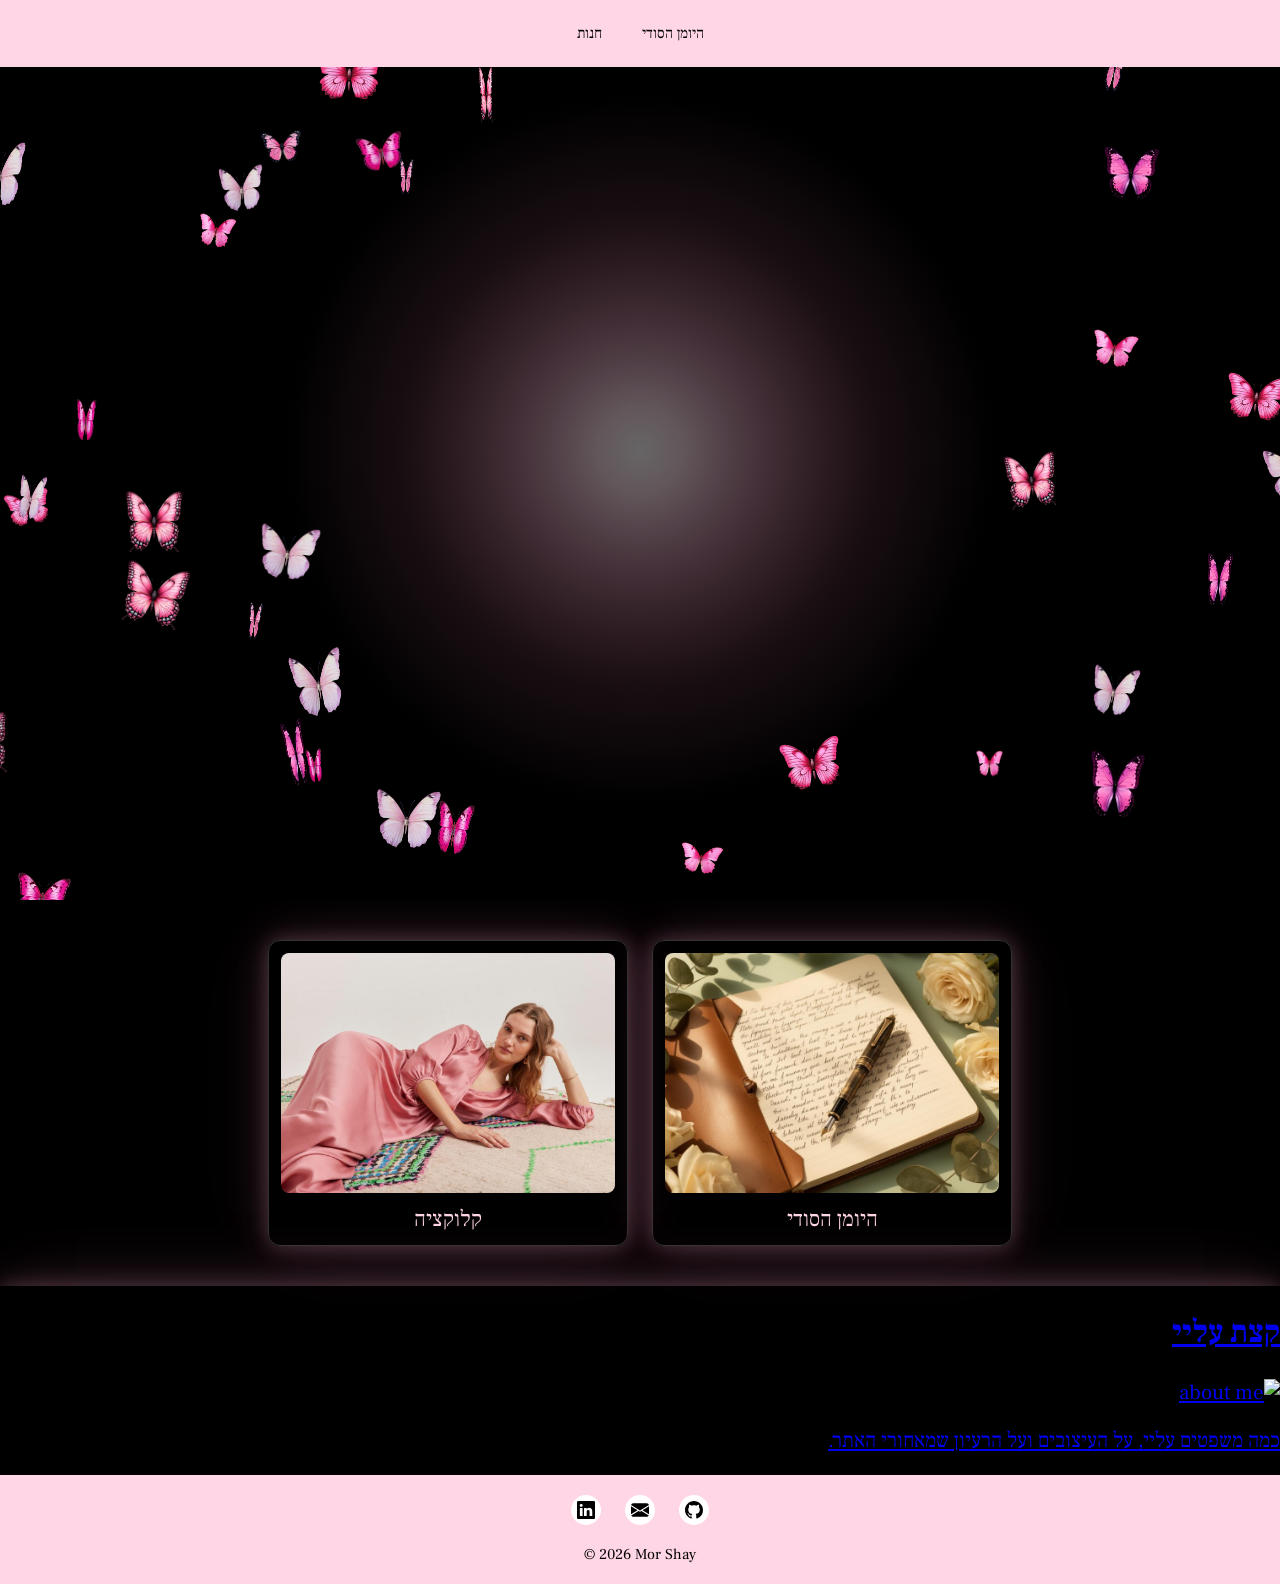
==== index.html @ 57945eb9 "first commit" ====
<!doctype html>
<html lang="he-IL" dir="rtl">
  <head>
    <meta charset="UTF-8" />
    <meta name="viewport" content="width=device-width, initial-scale=1.0" />
    <title>Mor Shay</title>
    <link rel="stylesheet" href="css/style.css" />
    <link
      href="https://fonts.googleapis.com/css2?family=Frank+Ruhl+Libre:wght@400;500;700&display=swap"
      rel="stylesheet"
    />
    <link
      href="https://fonts.googleapis.com/css2?family=Kapakana:wght@300..400&display=swap"
      rel="stylesheet"
    />
    <link rel="stylesheet" href="css/logo.css" />
    <link rel="stylesheet" href="css/home.css" />
  </head>
  <body>
    <div class="header-trigger"></div>
    <header>
      <nav>
        <a href="../pages/diary.html">היומן הסודי</a>
        <a href="../pages/shop.html">חנות</a>
      </nav>
    </header>

    <main>
      <section class="hero">
        <canvas id="butterfly-animation"></canvas>
        <h1>Mor Shay</h1>
      </section>

      <div class="home-features">
        <a href="diary.html" class="feature-card diary">
          <img src="images/home/diary-temp.jpg" alt="secret diary" />
          <h2>היומן הסודי</h2>
        </a>

        <a href="shop.html" class="feature-card collection">
          <img src="images/home/collection-temp.jpg" alt="Collection" />
          <h2>קלוקציה</h2>
        </a>
      </div>

      <a href="about.html" class="about-preview">
        <h2>קצת עליי</h2>
        <img src="images/about.jpg" alt="about me" />
        <div>
          <p>כמה משפטים עליי, על העיצובים ועל הרעיון שמאחורי האתר.</p>
        </div>
      </a>
    </main>

    <footer>
      <div class="contact-links">
        <a href="https://github.com/morshay1" target="_blank">
          <img src="images/icons/github.svg" alt="GitHub" />
        </a>
        <a
          href="https://mail.google.com/mail/?view=cm&fs=1&to=morshay99@gmail.com"
          target="_blank"
        >
          <img src="images/icons/email.svg" alt="Email" />
        </a>
        <a href="https://www.linkedin.com/in/mor-shay/" target="_blank">
          <img src="images/icons/linkedin.svg" alt="LinkedIn" />
        </a>
      </div>
      <p dir="ltr">© 2026 Mor Shay</p>
    </footer>
    <script type="module" src="js/hero-animation.js"></script>
    <script type="module" src="js/header.js"></script>
  </body>
</html>
---- css/style.css ----
:root {
    --baby-pink: #ffd6e5;
    --black: #000000;
    --dark-pink: #b34b7c;
}

.header-trigger {
    position: fixed;
    top: 0;
    left: 0;
    width: 100%;
    height: 30px;
    z-index: 99;
}

header {
    position: fixed;
    top: 0;
    left: 0;
    width: 100%;
    box-sizing: border-box;

    background-color: var(--baby-pink);
    padding: 24px 40px;

    z-index: 100;

    transform: translateY(-100%);
    transition: transform 0.6s ease;
}

header.visible {
    transform: translateY(0);
}

nav {
    display: flex;
    justify-content: center;
    align-items: center;
    gap: 40px;
}

nav a, footer p {
    color: var(--black);
    text-decoration: none;
    font-size: 15px;
    font-weight: 400;
}

nav a:hover {
    color: var(--dark-pink);
}

body {
    margin: 0;
    font-family: "Frank Ruhl Libre", serif;
    font-size: 21px;
    color: var(--baby-pink);
    text-decoration: none;
    min-height: 100vh;
    display: flex;
    flex-direction: column;
    background-color: var(--black);
}

main {
    flex: 1;
    display: flex;
    flex-direction: column;
    background-color: var(--black);
}

footer {
    background-color: var(--baby-pink);
    color: var(--black);
    padding: 20px;
    text-align: center;
}

.contact-links {
    display: flex;
    justify-content: center;
    align-items: center;
    gap: 24px;
    margin-bottom: 20px;
}

.contact-links a {
    display: flex;
    justify-content: center;
    align-items: center;
    width: 30px;
    height: 30px;
    border-radius: 50%;
    background-color: white;
    transition: background-color 0.3s ease;
}

.contact-links a:hover {
    background-color: var(--dark-pink);
}

.contact-links a:hover img {
    filter: brightness(0) invert(1);
}

.contact-links img {
    width: 18px;
    height: 28px;
}

footer p {
    margin: 0;
}

.hero {
    position: relative;

    height: 100vh;
    height: 100dvh;
    flex: none;

    background-color: var(--black);

    display: flex;
    justify-content: center;
    align-items: center;

    overflow: hidden;
}

#butterfly-animation {
    position: absolute;
    inset: 0;
    width: 100%;
    height: 100%;
}

.hero h1 {
    position: relative;
    z-index: 1;

    font-family: "Kapakana", cursive;
    font-weight: 400;
    font-size: 200px;
    color: var(--baby-pink);
    margin: 0;

    opacity: 0;
}
---- css/logo.css ----
.hero h1 {
    position: absolute;
    top: 50%;
    left: 50%;
    transform: translate(-50%, -50%);

    font-family: "Kapakana", cursive;
    font-optical-sizing: auto;
    font-weight: 400;
    font-style: normal;

    font-size: clamp(5rem, 12vw, 10rem);
    color: #FFB6D5;

    margin: 0;
    z-index: 2;

    opacity: 0;
    transition: opacity 1s ease-out;
}

/* Reveal logo */
.hero h1.visible {
    opacity: 1;
}
---- css/home.css ----
.home-features {
    display: grid;
    grid-template-columns: repeat(2, minmax(0, 360px));
    justify-content: center;
    gap: 24px;
    padding: 40px 20px;
}

.feature-card {
    display: flex;
    flex-direction: column;
    gap: 12px;

    padding: 12px;
    border: 1px solid #333;
    border-radius: 12px;

    color: var(--baby-pink);
    text-decoration: none;
    text-align: center;
    overflow: hidden;
}

.feature-card h2 {
    font-size: 22px;
    font-weight: 400;
    margin: 0;
}

.feature-card img {
    display: block;
    width: 100%;
    height: 240px;
    object-fit: cover;
    border-radius: 8px;
}

@media (max-width: 768px) {
    .home-features {
        grid-template-columns: minmax(0, 360px);
        padding: 20px;
    }
}

.feature-card,
.about-preview {
    box-shadow:
        0 0 20px rgba(255, 180, 210, 0.25),
        0 0 50px rgba(255, 145, 185, 0.15),
        0 0 90px rgba(255, 145, 185, 0.08);

    transition: box-shadow 0.4s ease;
}

.feature-card:hover,
.about-preview:hover {
    box-shadow:
        0 0 30px rgba(255, 180, 210, 0.45),
        0 0 70px rgba(255, 145, 185, 0.25),
        0 0 110px rgba(255, 145, 185, 0.12);
}
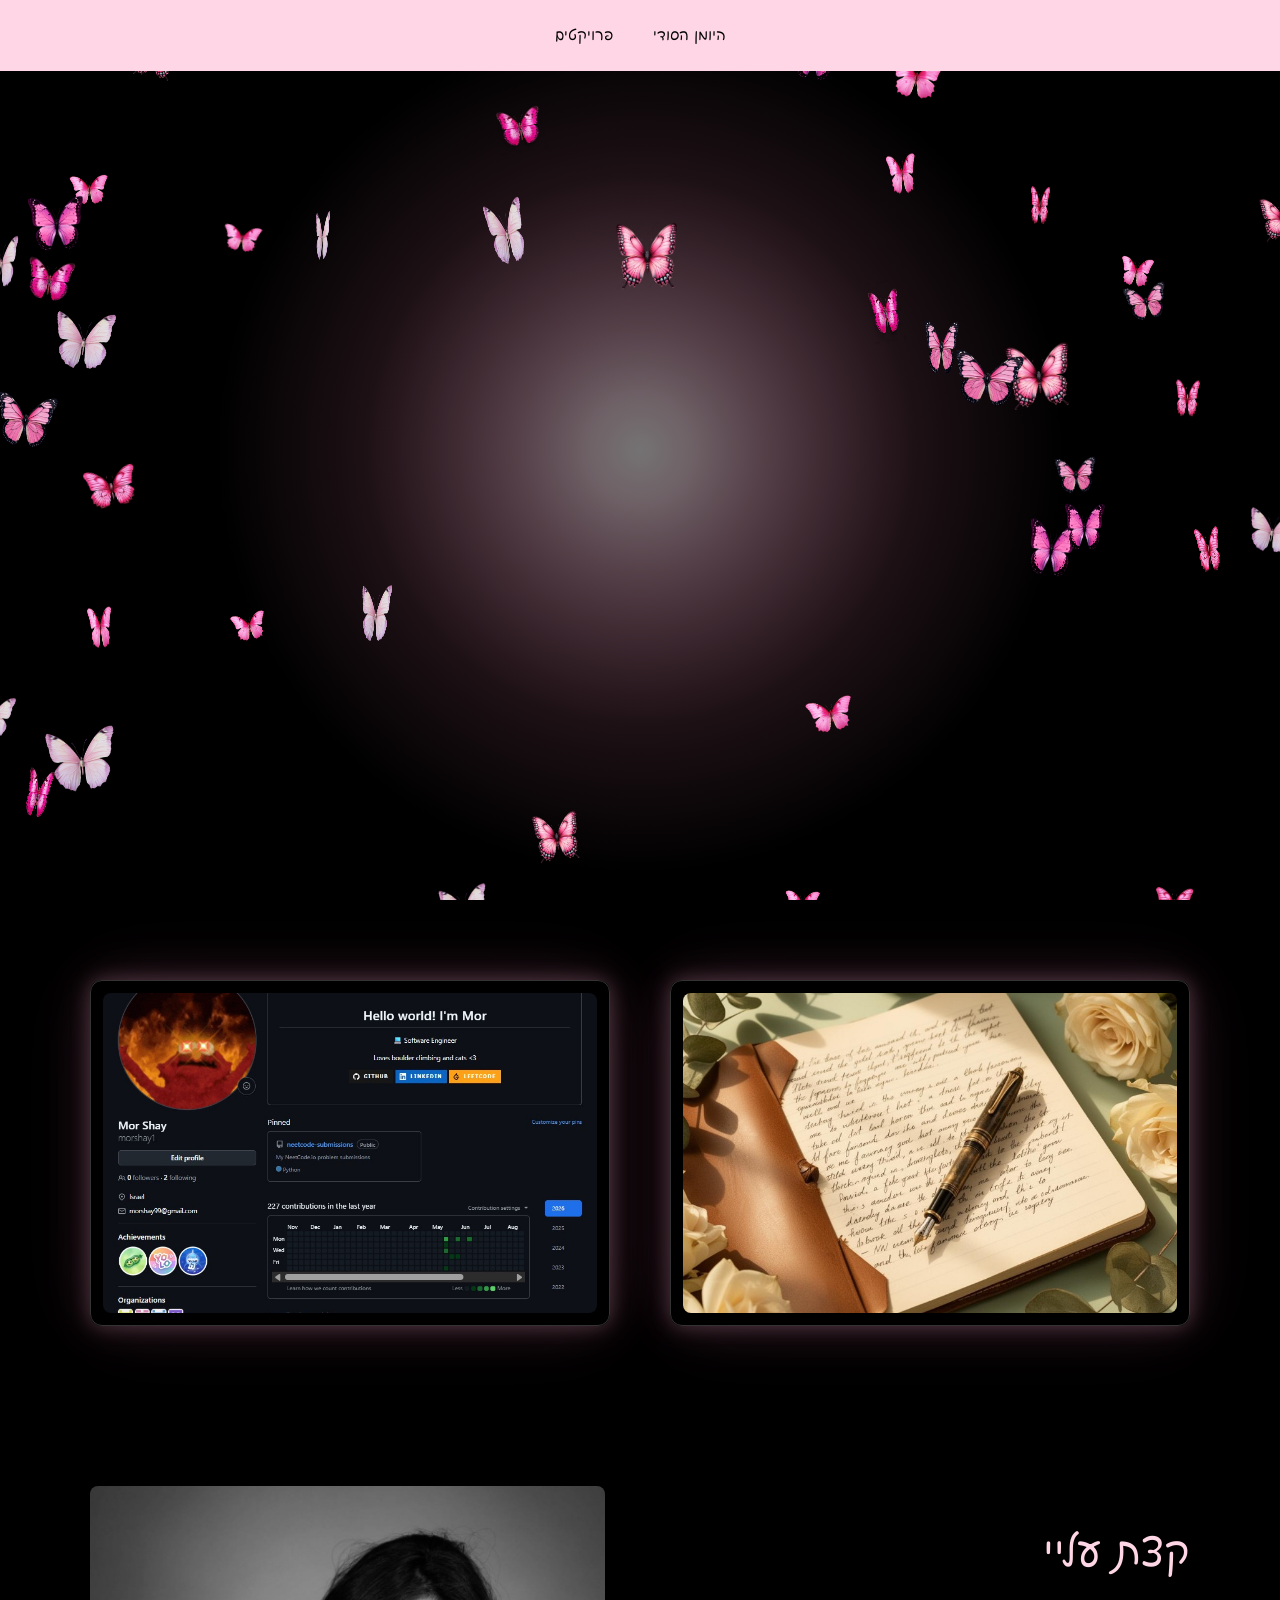
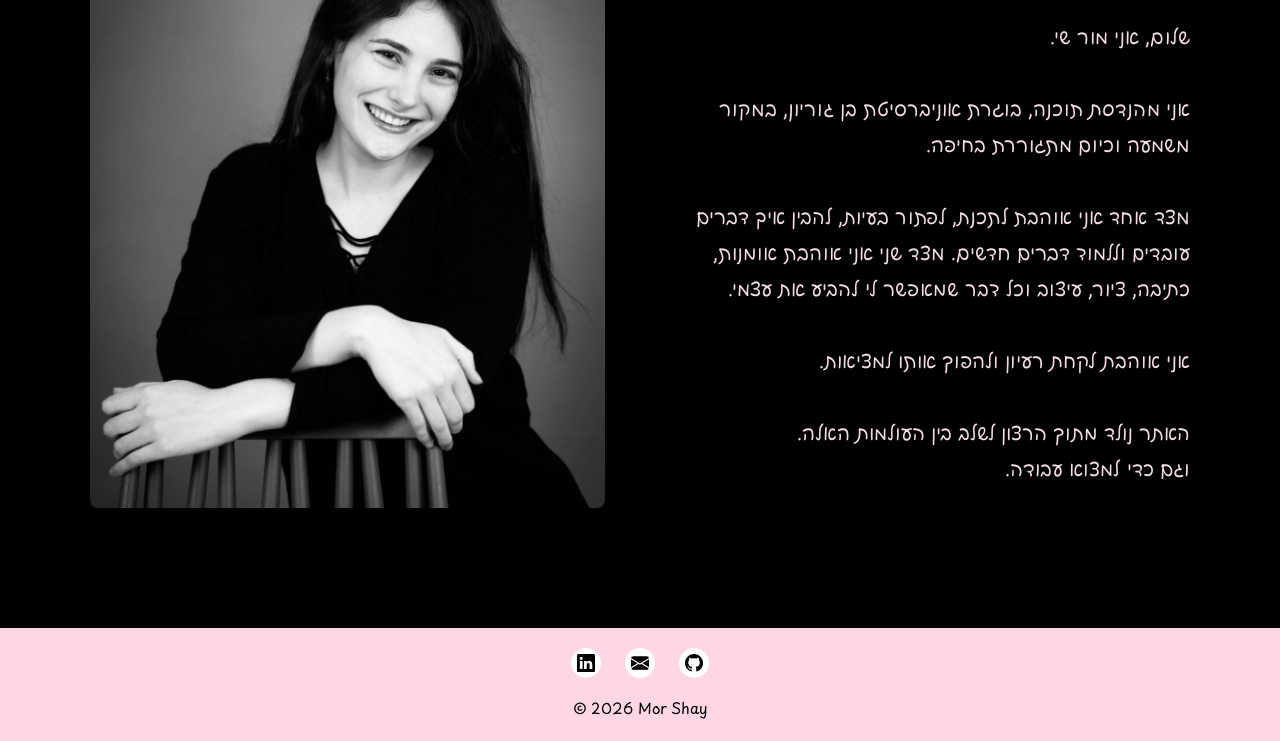
==== commit 4df8be08: "added about section" ====
--- a/index.html
+++ b/index.html
@@ -5,8 +5,10 @@
     <meta name="viewport" content="width=device-width, initial-scale=1.0" />
     <title>Mor Shay</title>
     <link rel="stylesheet" href="css/style.css" />
+    <link rel="preconnect" href="https://fonts.googleapis.com" />
+    <link rel="preconnect" href="https://fonts.gstatic.com" crossorigin />
     <link
-      href="https://fonts.googleapis.com/css2?family=Frank+Ruhl+Libre:wght@400;500;700&display=swap"
+      href="https://fonts.googleapis.com/css2?family=Kapakana:wght@300..400&family=Playpen+Sans+Hebrew:wght@100..800&display=swap"
       rel="stylesheet"
     />
     <link
@@ -21,7 +23,7 @@
     <header>
       <nav>
         <a href="../pages/diary.html">היומן הסודי</a>
-        <a href="../pages/shop.html">חנות</a>
+        <a href="../pages/shop.html">פרויקטים</a>
       </nav>
     </header>
 
@@ -34,22 +36,43 @@
       <div class="home-features">
         <a href="diary.html" class="feature-card diary">
           <img src="images/home/diary-temp.jpg" alt="secret diary" />
-          <h2>היומן הסודי</h2>
         </a>
 
         <a href="shop.html" class="feature-card collection">
-          <img src="images/home/collection-temp.jpg" alt="Collection" />
-          <h2>קלוקציה</h2>
+          <img src="images/home/projects.jpg" alt="Projects" />
         </a>
       </div>
 
-      <a href="about.html" class="about-preview">
-        <h2>קצת עליי</h2>
-        <img src="images/about.jpg" alt="about me" />
-        <div>
-          <p>כמה משפטים עליי, על העיצובים ועל הרעיון שמאחורי האתר.</p>
+      <section class="about" id="about">
+        <div class="about-content">
+          <h2>קצת עליי</h2>
+          <p>
+            שלום, אני מור שי.
+            <br /><br />
+            אני מהנדסת תוכנה, בוגרת אוניברסיטת בן גוריון, במקור משמעה וכיום
+            מתגוררת בחיפה.
+            <br /><br />
+            מצד אחד אני אוהבת לתכנת, לפתור בעיות, להבין איך דברים עובדים וללמוד
+            דברים חדשים. מצד שני אני אוהבת אומנות, כתיבה, ציור, עיצוב וכל דבר
+            שמאפשר לי להביע את עצמי.
+            <br /><br />
+            אני אוהבת לקחת רעיון ולהפוך אותו למציאות.
+            <br /><br />
+            האתר נולד מתוך הרצון לשלב בין העולמות האלה.
+            <br />
+            וגם כדי למצוא עבודה.
+          </p>
         </div>
-      </a>
+        <div class="about-image">
+          <img src="images/home/me.jpg" alt="Mor Shay" />
+
+          <img
+            src="images/home/jake.gif"
+            alt="Jake from Adventure Time"
+            class="hover-gif"
+          />
+        </div>
+      </section>
     </main>
 
     <footer>
--- a/css/style.css
+++ b/css/style.css
@@ -53,7 +53,9 @@
 
 body {
     margin: 0;
-    font-family: "Frank Ruhl Libre", serif;
+    font-family: "Playpen Sans Hebrew", cursive;
+    font-optical-sizing: auto;
+    font-weight: 400;
     font-size: 21px;
     color: var(--baby-pink);
     text-decoration: none;
--- a/css/home.css
+++ b/css/home.css
@@ -1,10 +1,14 @@
 
 .home-features {
     display: grid;
-    grid-template-columns: repeat(2, minmax(0, 360px));
-    justify-content: center;
-    gap: 24px;
-    padding: 40px 20px;
+    grid-template-columns: repeat(2, minmax(0, 1fr));
+
+    max-width: 1100px;
+    width: calc(100% - 80px);
+
+    margin: 0 auto;
+    gap: 60px;
+    padding: 80px 0;
 }
 
 .feature-card {
@@ -31,7 +35,8 @@
 .feature-card img {
     display: block;
     width: 100%;
-    height: 240px;
+    height: 320px;
+
     object-fit: cover;
     border-radius: 8px;
 }
@@ -59,4 +64,102 @@
         0 0 30px rgba(255, 180, 210, 0.45),
         0 0 70px rgba(255, 145, 185, 0.25),
         0 0 110px rgba(255, 145, 185, 0.12);
+}
+
+@media (max-width: 768px) {
+    .home-features {
+        grid-template-columns: 1fr;
+        width: calc(100% - 40px);
+        gap: 40px;
+        padding: 50px 0;
+    }
+
+    .feature-card img {
+        height: 260px;
+    }
+}
+
+.about {
+    display: grid;
+    grid-template-columns: 1fr 1fr;
+    gap: 70px;
+    align-items: stretch;
+
+    max-width: 1100px;
+    width: calc(100% - 80px);
+    margin: 80px auto 120px;
+}
+
+.about-image {
+    position: relative;
+    min-height: 0;
+    overflow: hidden;
+    border-radius: 8px;
+}
+
+.about-image img {
+    position: absolute;
+    inset: 0;
+    width: 100%;
+    height: 100%;
+    object-fit: cover;
+}
+
+/* Your original photo */
+.me-photo {
+    opacity: 1;
+}
+
+/* GIF hidden by default */
+.hover-gif {
+    opacity: 0;
+    object-position: 80% center;
+    transition: opacity 0.4s ease;
+}
+
+/* Show GIF on hover */
+.about-image:hover .hover-gif {
+    opacity: 1;
+}
+
+.about-content {
+    flex: 1;
+    color: #f0dde5;
+}
+
+.about-content h2 {
+    font-size: 42px;
+    font-weight: 400;
+    color: var(--baby-pink);
+}
+
+.about-content p {
+    font-size: 20px;
+    line-height: 1.8;
+}
+
+@media (max-width: 768px) {
+    .about {
+        flex-direction: column;
+        width: calc(100% - 40px);
+        gap: 25px;
+        padding: 20px;
+    }
+
+    .about-image {
+        width: 100%;
+        flex: none;
+    }
+
+    .about-image img {
+        height: 280px;
+    }
+
+    .about-content h2 {
+        font-size: 32px;
+    }
+
+    .about-content p {
+        font-size: 17px;
+    }
 }
